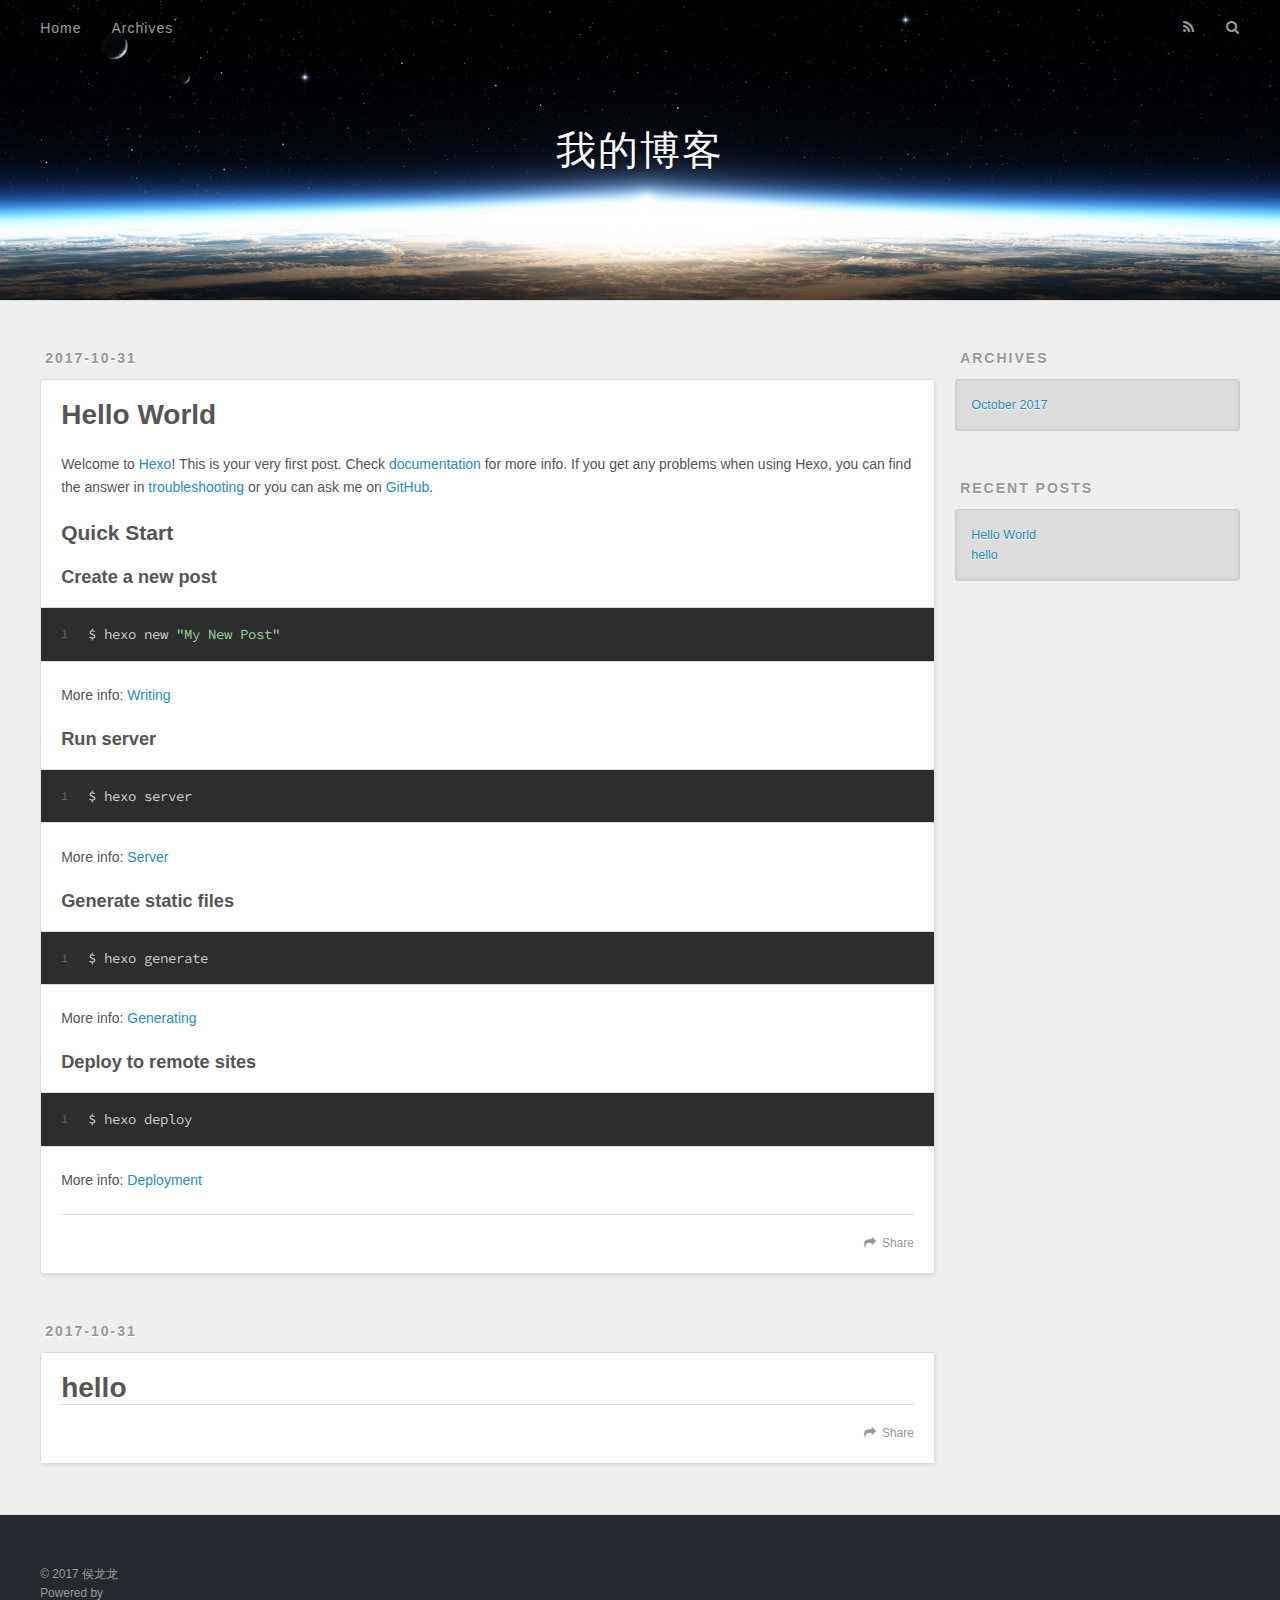
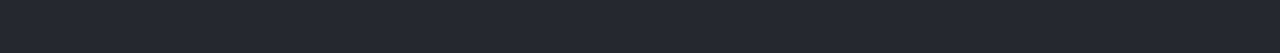
==== index.html @ 5cdbd45d "Site updated: 2017-10-31 17:06:00" ====
<!DOCTYPE html>
<html>

<head>
  <meta charset="utf-8">

  <title>我的博客</title>
  <meta name="viewport" content="width=device-width, initial-scale=1, maximum-scale=1">
  <meta property="og:type" content="website">
  <meta property="og:title" content="我的博客">
  <meta property="og:url" content="http://yoursite.com/index.html">
  <meta property="og:site_name" content="我的博客">
  <meta name="twitter:card" content="summary">
  <meta name="twitter:title" content="我的博客">

  <link rel="alternate" href="/atom.xml" title="我的博客" type="application/atom+xml">


  <link rel="icon" href="/favicon.png">


  <link href="//fonts.googleapis.com/css?family=Source+Code+Pro" rel="stylesheet" type="text/css">

  <link rel="stylesheet" href="/css/style.css">


</head>

<body>
  <div id="container">
    <div id="wrap">
      <header id="header">
        <div id="banner"></div>
        <div id="header-outer" class="outer">
          <div id="header-title" class="inner">
            <h1 id="logo-wrap">
              <a href="/" id="logo">我的博客</a>
            </h1>

          </div>
          <div id="header-inner" class="inner">
            <nav id="main-nav">
              <a id="main-nav-toggle" class="nav-icon"></a>

              <a class="main-nav-link" href="/">Home</a>

              <a class="main-nav-link" href="/archives">Archives</a>

            </nav>
            <nav id="sub-nav">

              <a id="nav-rss-link" class="nav-icon" href="/atom.xml" title="RSS Feed"></a>

              <a id="nav-search-btn" class="nav-icon" title="Search"></a>
            </nav>
            <div id="search-form-wrap">
              <form action="//google.com/search" method="get" accept-charset="UTF-8" class="search-form">
                <input type="search" name="q" class="search-form-input" placeholder="Search">
                <button type="submit" class="search-form-submit">&#xF002;</button>
                <input type="hidden" name="sitesearch" value="http://yoursite.com">
              </form>
            </div>
          </div>
        </div>
      </header>
      <div class="outer">
        <section id="main">

          <article id="post-hello-world" class="article article-type-post" itemscope itemprop="blogPost">
            <div class="article-meta">
              <a href="/2017/10/31/hello-world/" class="article-date">
                <time datetime="2017-10-31T08:42:13.000Z" itemprop="datePublished">2017-10-31</time>
              </a>

            </div>
            <div class="article-inner">


              <header class="article-header">


                <h1 itemprop="name">
                  <a class="article-title" href="/2017/10/31/hello-world/">Hello World</a>
                </h1>


              </header>

              <div class="article-entry" itemprop="articleBody">

                <p>Welcome to
                  <a href="https://hexo.io/" target="_blank" rel="external">Hexo</a>! This is your very first post. Check
                  <a href="https://hexo.io/docs/" target="_blank" rel="external">documentation</a> for more info. If you get any problems when using Hexo, you can find the answer in
                  <a
                    href="https://hexo.io/docs/troubleshooting.html" target="_blank" rel="external">troubleshooting</a> or you can ask me on
                    <a href="https://github.com/hexojs/hexo/issues" target="_blank"
                      rel="external">GitHub</a>.</p>
                <h2 id="Quick-Start">
                  <a href="#Quick-Start" class="headerlink" title="Quick Start"></a>Quick Start</h2>
                <h3 id="Create-a-new-post">
                  <a href="#Create-a-new-post" class="headerlink" title="Create a new post"></a>Create a new post</h3>
                <figure class="highlight bash">
                  <table>
                    <tr>
                      <td class="gutter">
                        <pre><div class="line">1</div></pre>
                      </td>
                      <td class="code">
                        <pre><div class="line">$ hexo new <span class="string">"My New Post"</span></div></pre>
                      </td>
                    </tr>
                  </table>
                </figure>
                <p>More info:
                  <a href="https://hexo.io/docs/writing.html" target="_blank" rel="external">Writing</a>
                </p>
                <h3 id="Run-server">
                  <a href="#Run-server" class="headerlink" title="Run server"></a>Run server</h3>
                <figure class="highlight bash">
                  <table>
                    <tr>
                      <td class="gutter">
                        <pre><div class="line">1</div></pre>
                      </td>
                      <td class="code">
                        <pre><div class="line">$ hexo server</div></pre>
                      </td>
                    </tr>
                  </table>
                </figure>
                <p>More info:
                  <a href="https://hexo.io/docs/server.html" target="_blank" rel="external">Server</a>
                </p>
                <h3 id="Generate-static-files">
                  <a href="#Generate-static-files" class="headerlink" title="Generate static files"></a>Generate static files</h3>
                <figure class="highlight bash">
                  <table>
                    <tr>
                      <td class="gutter">
                        <pre><div class="line">1</div></pre>
                      </td>
                      <td class="code">
                        <pre><div class="line">$ hexo generate</div></pre>
                      </td>
                    </tr>
                  </table>
                </figure>
                <p>More info:
                  <a href="https://hexo.io/docs/generating.html" target="_blank" rel="external">Generating</a>
                </p>
                <h3 id="Deploy-to-remote-sites">
                  <a href="#Deploy-to-remote-sites" class="headerlink" title="Deploy to remote sites"></a>Deploy to remote sites</h3>
                <figure class="highlight bash">
                  <table>
                    <tr>
                      <td class="gutter">
                        <pre><div class="line">1</div></pre>
                      </td>
                      <td class="code">
                        <pre><div class="line">$ hexo deploy</div></pre>
                      </td>
                    </tr>
                  </table>
                </figure>
                <p>More info:
                  <a href="https://hexo.io/docs/deployment.html" target="_blank" rel="external">Deployment</a>
                </p>


              </div>
              <footer class="article-footer">
                <a data-url="http://yoursite.com/2017/10/31/hello-world/" data-id="cj9fdllv200009yoeztu61ebm" class="article-share-link">Share</a>


              </footer>
            </div>

          </article>



          <article id="post-hello" class="article article-type-post" itemscope itemprop="blogPost">
            <div class="article-meta">
              <a href="/2017/10/31/hello/" class="article-date">
                <time datetime="2017-10-31T08:30:29.000Z" itemprop="datePublished">2017-10-31</time>
              </a>

            </div>
            <div class="article-inner">


              <header class="article-header">


                <h1 itemprop="name">
                  <a class="article-title" href="/2017/10/31/hello/">hello</a>
                </h1>


              </header>

              <div class="article-entry" itemprop="articleBody">



              </div>
              <footer class="article-footer">
                <a data-url="http://yoursite.com/2017/10/31/hello/" data-id="cj9fdllva00019yoe8bmvddi0" class="article-share-link">Share</a>


              </footer>
            </div>

          </article>




        </section>

        <aside id="sidebar">










          <div class="widget-wrap">
            <h3 class="widget-title">Archives</h3>
            <div class="widget">
              <ul class="archive-list">
                <li class="archive-list-item">
                  <a class="archive-list-link" href="/archives/2017/10/">October 2017</a>
                </li>
              </ul>
            </div>
          </div>




          <div class="widget-wrap">
            <h3 class="widget-title">Recent Posts</h3>
            <div class="widget">
              <ul>

                <li>
                  <a href="/2017/10/31/hello-world/">Hello World</a>
                </li>

                <li>
                  <a href="/2017/10/31/hello/">hello</a>
                </li>

              </ul>
            </div>
          </div>


        </aside>

      </div>
      <footer id="footer">

        <div class="outer">
          <div id="footer-info" class="inner">
            &copy; 2017 侯龙龙
            <br> Powered by
            <a href="http://hexo.io/" target="_blank"></a>
          </div>
        </div>
      </footer>
    </div>
    <nav id="mobile-nav">

      <a href="/" class="mobile-nav-link">Home</a>

      <a href="/archives" class="mobile-nav-link">Archives</a>

    </nav>


    <script src="//ajax.googleapis.com/ajax/libs/jquery/2.0.3/jquery.min.js"></script>


    <link rel="stylesheet" href="/fancybox/jquery.fancybox.css">
    <script src="/fancybox/jquery.fancybox.pack.js"></script>


    <script src="/js/script.js"></script>

  </div>
</body>

</html>
---- css/style.css ----
body {
  width: 100%;
}
body:before,
body:after {
  content: "";
  display: table;
}
body:after {
  clear: both;
}
html,
body,
div,
span,
applet,
object,
iframe,
h1,
h2,
h3,
h4,
h5,
h6,
p,
blockquote,
pre,
a,
abbr,
acronym,
address,
big,
cite,
code,
del,
dfn,
em,
img,
ins,
kbd,
q,
s,
samp,
small,
strike,
strong,
sub,
sup,
tt,
var,
dl,
dt,
dd,
ol,
ul,
li,
fieldset,
form,
label,
legend,
table,
caption,
tbody,
tfoot,
thead,
tr,
th,
td {
  margin: 0;
  padding: 0;
  border: 0;
  outline: 0;
  font-weight: inherit;
  font-style: inherit;
  font-family: inherit;
  font-size: 100%;
  vertical-align: baseline;
}
body {
  line-height: 1;
  color: #000;
  background: #fff;
}
ol,
ul {
  list-style: none;
}
table {
  border-collapse: separate;
  border-spacing: 0;
  vertical-align: middle;
}
caption,
th,
td {
  text-align: left;
  font-weight: normal;
  vertical-align: middle;
}
a img {
  border: none;
}
input,
button {
  margin: 0;
  padding: 0;
}
input::-moz-focus-inner,
button::-moz-focus-inner {
  border: 0;
  padding: 0;
}
@font-face {
  font-family: FontAwesome;
  font-style: normal;
  font-weight: normal;
  src: url("fonts/fontawesome-webfont.eot?v=#4.0.3");
  src: url("fonts/fontawesome-webfont.eot?#iefix&v=#4.0.3") format("embedded-opentype"), url("fonts/fontawesome-webfont.woff?v=#4.0.3") format("woff"), url("fonts/fontawesome-webfont.ttf?v=#4.0.3") format("truetype"), url("fonts/fontawesome-webfont.svg#fontawesomeregular?v=#4.0.3") format("svg");
}
html,
body,
#container {
  height: 100%;
}
body {
  background: #eee;
  font: 14px "Helvetica Neue", Helvetica, Arial, sans-serif;
  -webkit-text-size-adjust: 100%;
}
.outer {
  max-width: 1220px;
  margin: 0 auto;
  padding: 0 20px;
}
.outer:before,
.outer:after {
  content: "";
  display: table;
}
.outer:after {
  clear: both;
}
.inner {
  display: inline;
  float: left;
  width: 98.33333333333333%;
  margin: 0 0.833333333333333%;
}
.left,
.alignleft {
  float: left;
}
.right,
.alignright {
  float: right;
}
.clear {
  clear: both;
}
#container {
  position: relative;
}
.mobile-nav-on {
  overflow: hidden;
}
#wrap {
  height: 100%;
  width: 100%;
  position: absolute;
  top: 0;
  left: 0;
  -webkit-transition: 0.2s ease-out;
  -moz-transition: 0.2s ease-out;
  -ms-transition: 0.2s ease-out;
  transition: 0.2s ease-out;
  z-index: 1;
  background: #eee;
}
.mobile-nav-on #wrap {
  left: 280px;
}
@media screen and (min-width: 768px) {
  #main {
    display: inline;
    float: left;
    width: 73.33333333333333%;
    margin: 0 0.833333333333333%;
  }
}
.article-date,
.article-category-link,
.archive-year,
.widget-title {
  text-decoration: none;
  text-transform: uppercase;
  letter-spacing: 2px;
  color: #999;
  margin-bottom: 1em;
  margin-left: 5px;
  line-height: 1em;
  text-shadow: 0 1px #fff;
  font-weight: bold;
}
.article-inner,
.archive-article-inner {
  background: #fff;
  -webkit-box-shadow: 1px 2px 3px #ddd;
  box-shadow: 1px 2px 3px #ddd;
  border: 1px solid #ddd;
  border-radius: 3px;
}
.article-entry h1,
.widget h1 {
  font-size: 2em;
}
.article-entry h2,
.widget h2 {
  font-size: 1.5em;
}
.article-entry h3,
.widget h3 {
  font-size: 1.3em;
}
.article-entry h4,
.widget h4 {
  font-size: 1.2em;
}
.article-entry h5,
.widget h5 {
  font-size: 1em;
}
.article-entry h6,
.widget h6 {
  font-size: 1em;
  color: #999;
}
.article-entry hr,
.widget hr {
  border: 1px dashed #ddd;
}
.article-entry strong,
.widget strong {
  font-weight: bold;
}
.article-entry em,
.widget em,
.article-entry cite,
.widget cite {
  font-style: italic;
}
.article-entry sup,
.widget sup,
.article-entry sub,
.widget sub {
  font-size: 0.75em;
  line-height: 0;
  position: relative;
  vertical-align: baseline;
}
.article-entry sup,
.widget sup {
  top: -0.5em;
}
.article-entry sub,
.widget sub {
  bottom: -0.2em;
}
.article-entry small,
.widget small {
  font-size: 0.85em;
}
.article-entry acronym,
.widget acronym,
.article-entry abbr,
.widget abbr {
  border-bottom: 1px dotted;
}
.article-entry ul,
.widget ul,
.article-entry ol,
.widget ol,
.article-entry dl,
.widget dl {
  margin: 0 20px;
  line-height: 1.6em;
}
.article-entry ul ul,
.widget ul ul,
.article-entry ol ul,
.widget ol ul,
.article-entry ul ol,
.widget ul ol,
.article-entry ol ol,
.widget ol ol {
  margin-top: 0;
  margin-bottom: 0;
}
.article-entry ul,
.widget ul {
  list-style: disc;
}
.article-entry ol,
.widget ol {
  list-style: decimal;
}
.article-entry dt,
.widget dt {
  font-weight: bold;
}
#header {
  height: 300px;
  position: relative;
  border-bottom: 1px solid #ddd;
}
#header:before,
#header:after {
  content: "";
  position: absolute;
  left: 0;
  right: 0;
  height: 40px;
}
#header:before {
  top: 0;
  background: -webkit-linear-gradient(rgba(0,0,0,0.2), transparent);
  background: -moz-linear-gradient(rgba(0,0,0,0.2), transparent);
  background: -ms-linear-gradient(rgba(0,0,0,0.2), transparent);
  background: linear-gradient(rgba(0,0,0,0.2), transparent);
}
#header:after {
  bottom: 0;
  background: -webkit-linear-gradient(transparent, rgba(0,0,0,0.2));
  background: -moz-linear-gradient(transparent, rgba(0,0,0,0.2));
  background: -ms-linear-gradient(transparent, rgba(0,0,0,0.2));
  background: linear-gradient(transparent, rgba(0,0,0,0.2));
}
#header-outer {
  height: 100%;
  position: relative;
}
#header-inner {
  position: relative;
  overflow: hidden;
}
#banner {
  position: absolute;
  top: 0;
  left: 0;
  width: 100%;
  height: 100%;
  background: url("images/banner.jpg") center #000;
  -webkit-background-size: cover;
  -moz-background-size: cover;
  background-size: cover;
  z-index: -1;
}
#header-title {
  text-align: center;
  height: 40px;
  position: absolute;
  top: 50%;
  left: 0;
  margin-top: -20px;
}
#logo,
#subtitle {
  text-decoration: none;
  color: #fff;
  font-weight: 300;
  text-shadow: 0 1px 4px rgba(0,0,0,0.3);
}
#logo {
  font-size: 40px;
  line-height: 40px;
  letter-spacing: 2px;
}
#subtitle {
  font-size: 16px;
  line-height: 16px;
  letter-spacing: 1px;
}
#subtitle-wrap {
  margin-top: 16px;
}
#main-nav {
  float: left;
  margin-left: -15px;
}
.nav-icon,
.main-nav-link {
  float: left;
  color: #fff;
  opacity: 0.6;
  text-decoration: none;
  text-shadow: 0 1px rgba(0,0,0,0.2);
  -webkit-transition: opacity 0.2s;
  -moz-transition: opacity 0.2s;
  -ms-transition: opacity 0.2s;
  transition: opacity 0.2s;
  display: block;
  padding: 20px 15px;
}
.nav-icon:hover,
.main-nav-link:hover {
  opacity: 1;
}
.nav-icon {
  font-family: FontAwesome;
  text-align: center;
  font-size: 14px;
  width: 14px;
  height: 14px;
  padding: 20px 15px;
  position: relative;
  cursor: pointer;
}
.main-nav-link {
  font-weight: 300;
  letter-spacing: 1px;
}
@media screen and (max-width: 479px) {
  .main-nav-link {
    display: none;
  }
}
#main-nav-toggle {
  display: none;
}
#main-nav-toggle:before {
  content: "\f0c9";
}
@media screen and (max-width: 479px) {
  #main-nav-toggle {
    display: block;
  }
}
#sub-nav {
  float: right;
  margin-right: -15px;
}
#nav-rss-link:before {
  content: "\f09e";
}
#nav-search-btn:before {
  content: "\f002";
}
#search-form-wrap {
  position: absolute;
  top: 15px;
  width: 150px;
  height: 30px;
  right: -150px;
  opacity: 0;
  -webkit-transition: 0.2s ease-out;
  -moz-transition: 0.2s ease-out;
  -ms-transition: 0.2s ease-out;
  transition: 0.2s ease-out;
}
#search-form-wrap.on {
  opacity: 1;
  right: 0;
}
@media screen and (max-width: 479px) {
  #search-form-wrap {
    width: 100%;
    right: -100%;
  }
}
.search-form {
  position: absolute;
  top: 0;
  left: 0;
  right: 0;
  background: #fff;
  padding: 5px 15px;
  border-radius: 15px;
  -webkit-box-shadow: 0 0 10px rgba(0,0,0,0.3);
  box-shadow: 0 0 10px rgba(0,0,0,0.3);
}
.search-form-input {
  border: none;
  background: none;
  color: #555;
  width: 100%;
  font: 13px "Helvetica Neue", Helvetica, Arial, sans-serif;
  outline: none;
}
.search-form-input::-webkit-search-results-decoration,
.search-form-input::-webkit-search-cancel-button {
  -webkit-appearance: none;
}
.search-form-submit {
  position: absolute;
  top: 50%;
  right: 10px;
  margin-top: -7px;
  font: 13px FontAwesome;
  border: none;
  background: none;
  color: #bbb;
  cursor: pointer;
}
.search-form-submit:hover,
.search-form-submit:focus {
  color: #777;
}
.article {
  margin: 50px 0;
}
.article-inner {
  overflow: hidden;
}
.article-meta:before,
.article-meta:after {
  content: "";
  display: table;
}
.article-meta:after {
  clear: both;
}
.article-date {
  float: left;
}
.article-category {
  float: left;
  line-height: 1em;
  color: #ccc;
  text-shadow: 0 1px #fff;
  margin-left: 8px;
}
.article-category:before {
  content: "\2022";
}
.article-category-link {
  margin: 0 12px 1em;
}
.article-header {
  padding: 20px 20px 0;
}
.article-title {
  text-decoration: none;
  font-size: 2em;
  font-weight: bold;
  color: #555;
  line-height: 1.1em;
  -webkit-transition: color 0.2s;
  -moz-transition: color 0.2s;
  -ms-transition: color 0.2s;
  transition: color 0.2s;
}
a.article-title:hover {
  color: #258fb8;
}
.article-entry {
  color: #555;
  padding: 0 20px;
}
.article-entry:before,
.article-entry:after {
  content: "";
  display: table;
}
.article-entry:after {
  clear: both;
}
.article-entry p,
.article-entry table {
  line-height: 1.6em;
  margin: 1.6em 0;
}
.article-entry h1,
.article-entry h2,
.article-entry h3,
.article-entry h4,
.article-entry h5,
.article-entry h6 {
  font-weight: bold;
}
.article-entry h1,
.article-entry h2,
.article-entry h3,
.article-entry h4,
.article-entry h5,
.article-entry h6 {
  line-height: 1.1em;
  margin: 1.1em 0;
}
.article-entry a {
  color: #258fb8;
  text-decoration: none;
}
.article-entry a:hover {
  text-decoration: underline;
}
.article-entry ul,
.article-entry ol,
.article-entry dl {
  margin-top: 1.6em;
  margin-bottom: 1.6em;
}
.article-entry img,
.article-entry video {
  max-width: 100%;
  height: auto;
  display: block;
  margin: auto;
}
.article-entry iframe {
  border: none;
}
.article-entry table {
  width: 100%;
  border-collapse: collapse;
  border-spacing: 0;
}
.article-entry th {
  font-weight: bold;
  border-bottom: 3px solid #ddd;
  padding-bottom: 0.5em;
}
.article-entry td {
  border-bottom: 1px solid #ddd;
  padding: 10px 0;
}
.article-entry blockquote {
  font-family: Georgia, "Times New Roman", serif;
  font-size: 1.4em;
  margin: 1.6em 20px;
  text-align: center;
}
.article-entry blockquote footer {
  font-size: 14px;
  margin: 1.6em 0;
  font-family: "Helvetica Neue", Helvetica, Arial, sans-serif;
}
.article-entry blockquote footer cite:before {
  content: "—";
  padding: 0 0.5em;
}
.article-entry .pullquote {
  text-align: left;
  width: 45%;
  margin: 0;
}
.article-entry .pullquote.left {
  margin-left: 0.5em;
  margin-right: 1em;
}
.article-entry .pullquote.right {
  margin-right: 0.5em;
  margin-left: 1em;
}
.article-entry .caption {
  color: #999;
  display: block;
  font-size: 0.9em;
  margin-top: 0.5em;
  position: relative;
  text-align: center;
}
.article-entry .video-container {
  position: relative;
  padding-top: 56.25%;
  height: 0;
  overflow: hidden;
}
.article-entry .video-container iframe,
.article-entry .video-container object,
.article-entry .video-container embed {
  position: absolute;
  top: 0;
  left: 0;
  width: 100%;
  height: 100%;
  margin-top: 0;
}
.article-more-link a {
  display: inline-block;
  line-height: 1em;
  padding: 6px 15px;
  border-radius: 15px;
  background: #eee;
  color: #999;
  text-shadow: 0 1px #fff;
  text-decoration: none;
}
.article-more-link a:hover {
  background: #258fb8;
  color: #fff;
  text-decoration: none;
  text-shadow: 0 1px #1e7293;
}
.article-footer {
  font-size: 0.85em;
  line-height: 1.6em;
  border-top: 1px solid #ddd;
  padding-top: 1.6em;
  margin: 0 20px 20px;
}
.article-footer:before,
.article-footer:after {
  content: "";
  display: table;
}
.article-footer:after {
  clear: both;
}
.article-footer a {
  color: #999;
  text-decoration: none;
}
.article-footer a:hover {
  color: #555;
}
.article-tag-list-item {
  float: left;
  margin-right: 10px;
}
.article-tag-list-link:before {
  content: "#";
}
.article-comment-link {
  float: right;
}
.article-comment-link:before {
  content: "\f075";
  font-family: FontAwesome;
  padding-right: 8px;
}
.article-share-link {
  cursor: pointer;
  float: right;
  margin-left: 20px;
}
.article-share-link:before {
  content: "\f064";
  font-family: FontAwesome;
  padding-right: 6px;
}
#article-nav {
  position: relative;
}
#article-nav:before,
#article-nav:after {
  content: "";
  display: table;
}
#article-nav:after {
  clear: both;
}
@media screen and (min-width: 768px) {
  #article-nav {
    margin: 50px 0;
  }
  #article-nav:before {
    width: 8px;
    height: 8px;
    position: absolute;
    top: 50%;
    left: 50%;
    margin-top: -4px;
    margin-left: -4px;
    content: "";
    border-radius: 50%;
    background: #ddd;
    -webkit-box-shadow: 0 1px 2px #fff;
    box-shadow: 0 1px 2px #fff;
  }
}
.article-nav-link-wrap {
  text-decoration: none;
  text-shadow: 0 1px #fff;
  color: #999;
  -webkit-box-sizing: border-box;
  -moz-box-sizing: border-box;
  box-sizing: border-box;
  margin-top: 50px;
  text-align: center;
  display: block;
}
.article-nav-link-wrap:hover {
  color: #555;
}
@media screen and (min-width: 768px) {
  .article-nav-link-wrap {
    width: 50%;
    margin-top: 0;
  }
}
@media screen and (min-width: 768px) {
  #article-nav-newer {
    float: left;
    text-align: right;
    padding-right: 20px;
  }
}
@media screen and (min-width: 768px) {
  #article-nav-older {
    float: right;
    text-align: left;
    padding-left: 20px;
  }
}
.article-nav-caption {
  text-transform: uppercase;
  letter-spacing: 2px;
  color: #ddd;
  line-height: 1em;
  font-weight: bold;
}
#article-nav-newer .article-nav-caption {
  margin-right: -2px;
}
.article-nav-title {
  font-size: 0.85em;
  line-height: 1.6em;
  margin-top: 0.5em;
}
.article-share-box {
  position: absolute;
  display: none;
  background: #fff;
  -webkit-box-shadow: 1px 2px 10px rgba(0,0,0,0.2);
  box-shadow: 1px 2px 10px rgba(0,0,0,0.2);
  border-radius: 3px;
  margin-left: -145px;
  overflow: hidden;
  z-index: 1;
}
.article-share-box.on {
  display: block;
}
.article-share-input {
  width: 100%;
  background: none;
  -webkit-box-sizing: border-box;
  -moz-box-sizing: border-box;
  box-sizing: border-box;
  font: 14px "Helvetica Neue", Helvetica, Arial, sans-serif;
  padding: 0 15px;
  color: #555;
  outline: none;
  border: 1px solid #ddd;
  border-radius: 3px 3px 0 0;
  height: 36px;
  line-height: 36px;
}
.article-share-links {
  background: #eee;
}
.article-share-links:before,
.article-share-links:after {
  content: "";
  display: table;
}
.article-share-links:after {
  clear: both;
}
.article-share-twitter,
.article-share-facebook,
.article-share-pinterest,
.article-share-google {
  width: 50px;
  height: 36px;
  display: block;
  float: left;
  position: relative;
  color: #999;
  text-shadow: 0 1px #fff;
}
.article-share-twitter:before,
.article-share-facebook:before,
.article-share-pinterest:before,
.article-share-google:before {
  font-size: 20px;
  font-family: FontAwesome;
  width: 20px;
  height: 20px;
  position: absolute;
  top: 50%;
  left: 50%;
  margin-top: -10px;
  margin-left: -10px;
  text-align: center;
}
.article-share-twitter:hover,
.article-share-facebook:hover,
.article-share-pinterest:hover,
.article-share-google:hover {
  color: #fff;
}
.article-share-twitter:before {
  content: "\f099";
}
.article-share-twitter:hover {
  background: #00aced;
  text-shadow: 0 1px #008abe;
}
.article-share-facebook:before {
  content: "\f09a";
}
.article-share-facebook:hover {
  background: #3b5998;
  text-shadow: 0 1px #2f477a;
}
.article-share-pinterest:before {
  content: "\f0d2";
}
.article-share-pinterest:hover {
  background: #cb2027;
  text-shadow: 0 1px #a21a1f;
}
.article-share-google:before {
  content: "\f0d5";
}
.article-share-google:hover {
  background: #dd4b39;
  text-shadow: 0 1px #be3221;
}
.article-gallery {
  background: #000;
  position: relative;
}
.article-gallery-photos {
  position: relative;
  overflow: hidden;
}
.article-gallery-img {
  display: none;
  max-width: 100%;
}
.article-gallery-img:first-child {
  display: block;
}
.article-gallery-img.loaded {
  position: absolute;
  display: block;
}
.article-gallery-img img {
  display: block;
  max-width: 100%;
  margin: 0 auto;
}
#comments {
  background: #fff;
  -webkit-box-shadow: 1px 2px 3px #ddd;
  box-shadow: 1px 2px 3px #ddd;
  padding: 20px;
  border: 1px solid #ddd;
  border-radius: 3px;
  margin: 50px 0;
}
#comments a {
  color: #258fb8;
}
.archives-wrap {
  margin: 50px 0;
}
.archives:before,
.archives:after {
  content: "";
  display: table;
}
.archives:after {
  clear: both;
}
.archive-year-wrap {
  margin-bottom: 1em;
}
.archives {
  -webkit-column-gap: 10px;
  -moz-column-gap: 10px;
  column-gap: 10px;
}
@media screen and (min-width: 480px) and (max-width: 767px) {
  .archives {
    -webkit-column-count: 2;
    -moz-column-count: 2;
    column-count: 2;
  }
}
@media screen and (min-width: 768px) {
  .archives {
    -webkit-column-count: 3;
    -moz-column-count: 3;
    column-count: 3;
  }
}
.archive-article {
  -webkit-column-break-inside: avoid;
  page-break-inside: avoid;
  overflow: hidden;
  break-inside: avoid-column;
}
.archive-article-inner {
  padding: 10px;
  margin-bottom: 15px;
}
.archive-article-title {
  text-decoration: none;
  font-weight: bold;
  color: #555;
  -webkit-transition: color 0.2s;
  -moz-transition: color 0.2s;
  -ms-transition: color 0.2s;
  transition: color 0.2s;
  line-height: 1.6em;
}
.archive-article-title:hover {
  color: #258fb8;
}
.archive-article-footer {
  margin-top: 1em;
}
.archive-article-date {
  color: #999;
  text-decoration: none;
  font-size: 0.85em;
  line-height: 1em;
  margin-bottom: 0.5em;
  display: block;
}
#page-nav {
  margin: 50px auto;
  background: #fff;
  -webkit-box-shadow: 1px 2px 3px #ddd;
  box-shadow: 1px 2px 3px #ddd;
  border: 1px solid #ddd;
  border-radius: 3px;
  text-align: center;
  color: #999;
  overflow: hidden;
}
#page-nav:before,
#page-nav:after {
  content: "";
  display: table;
}
#page-nav:after {
  clear: both;
}
#page-nav a,
#page-nav span {
  padding: 10px 20px;
  line-height: 1;
  height: 2ex;
}
#page-nav a {
  color: #999;
  text-decoration: none;
}
#page-nav a:hover {
  background: #999;
  color: #fff;
}
#page-nav .prev {
  float: left;
}
#page-nav .next {
  float: right;
}
#page-nav .page-number {
  display: inline-block;
}
@media screen and (max-width: 479px) {
  #page-nav .page-number {
    display: none;
  }
}
#page-nav .current {
  color: #555;
  font-weight: bold;
}
#page-nav .space {
  color: #ddd;
}
#footer {
  background: #262a30;
  padding: 50px 0;
  border-top: 1px solid #ddd;
  color: #999;
}
#footer a {
  color: #258fb8;
  text-decoration: none;
}
#footer a:hover {
  text-decoration: underline;
}
#footer-info {
  line-height: 1.6em;
  font-size: 0.85em;
}
.article-entry pre,
.article-entry .highlight {
  background: #2d2d2d;
  margin: 0 -20px;
  padding: 15px 20px;
  border-style: solid;
  border-color: #ddd;
  border-width: 1px 0;
  overflow: auto;
  color: #ccc;
  line-height: 22.400000000000002px;
}
.article-entry .highlight .gutter pre,
.article-entry .gist .gist-file .gist-data .line-numbers {
  color: #666;
  font-size: 0.85em;
}
.article-entry pre,
.article-entry code {
  font-family: "Source Code Pro", Consolas, Monaco, Menlo, Consolas, monospace;
}
.article-entry code {
  background: #eee;
  text-shadow: 0 1px #fff;
  padding: 0 0.3em;
}
.article-entry pre code {
  background: none;
  text-shadow: none;
  padding: 0;
}
.article-entry .highlight pre {
  border: none;
  margin: 0;
  padding: 0;
}
.article-entry .highlight table {
  margin: 0;
  width: auto;
}
.article-entry .highlight td {
  border: none;
  padding: 0;
}
.article-entry .highlight figcaption {
  font-size: 0.85em;
  color: #999;
  line-height: 1em;
  margin-bottom: 1em;
}
.article-entry .highlight figcaption:before,
.article-entry .highlight figcaption:after {
  content: "";
  display: table;
}
.article-entry .highlight figcaption:after {
  clear: both;
}
.article-entry .highlight figcaption a {
  float: right;
}
.article-entry .highlight .gutter pre {
  text-align: right;
  padding-right: 20px;
}
.article-entry .highlight .line {
  height: 22.400000000000002px;
}
.article-entry .highlight .line.marked {
  background: #515151;
}
.article-entry .gist {
  margin: 0 -20px;
  border-style: solid;
  border-color: #ddd;
  border-width: 1px 0;
  background: #2d2d2d;
  padding: 15px 20px 15px 0;
}
.article-entry .gist .gist-file {
  border: none;
  font-family: "Source Code Pro", Consolas, Monaco, Menlo, Consolas, monospace;
  margin: 0;
}
.article-entry .gist .gist-file .gist-data {
  background: none;
  border: none;
}
.article-entry .gist .gist-file .gist-data .line-numbers {
  background: none;
  border: none;
  padding: 0 20px 0 0;
}
.article-entry .gist .gist-file .gist-data .line-data {
  padding: 0 !important;
}
.article-entry .gist .gist-file .highlight {
  margin: 0;
  padding: 0;
  border: none;
}
.article-entry .gist .gist-file .gist-meta {
  background: #2d2d2d;
  color: #999;
  font: 0.85em "Helvetica Neue", Helvetica, Arial, sans-serif;
  text-shadow: 0 0;
  padding: 0;
  margin-top: 1em;
  margin-left: 20px;
}
.article-entry .gist .gist-file .gist-meta a {
  color: #258fb8;
  font-weight: normal;
}
.article-entry .gist .gist-file .gist-meta a:hover {
  text-decoration: underline;
}
pre .comment,
pre .title {
  color: #999;
}
pre .variable,
pre .attribute,
pre .tag,
pre .regexp,
pre .ruby .constant,
pre .xml .tag .title,
pre .xml .pi,
pre .xml .doctype,
pre .html .doctype,
pre .css .id,
pre .css .class,
pre .css .pseudo {
  color: #f2777a;
}
pre .number,
pre .preprocessor,
pre .built_in,
pre .literal,
pre .params,
pre .constant {
  color: #f99157;
}
pre .class,
pre .ruby .class .title,
pre .css .rules .attribute {
  color: #9c9;
}
pre .string,
pre .value,
pre .inheritance,
pre .header,
pre .ruby .symbol,
pre .xml .cdata {
  color: #9c9;
}
pre .css .hexcolor {
  color: #6cc;
}
pre .function,
pre .python .decorator,
pre .python .title,
pre .ruby .function .title,
pre .ruby .title .keyword,
pre .perl .sub,
pre .javascript .title,
pre .coffeescript .title {
  color: #69c;
}
pre .keyword,
pre .javascript .function {
  color: #c9c;
}
@media screen and (max-width: 479px) {
  #mobile-nav {
    position: absolute;
    top: 0;
    left: 0;
    width: 280px;
    height: 100%;
    background: #191919;
    border-right: 1px solid #fff;
  }
}
@media screen and (max-width: 479px) {
  .mobile-nav-link {
    display: block;
    color: #999;
    text-decoration: none;
    padding: 15px 20px;
    font-weight: bold;
  }
  .mobile-nav-link:hover {
    color: #fff;
  }
}
@media screen and (min-width: 768px) {
  #sidebar {
    display: inline;
    float: left;
    width: 23.333333333333332%;
    margin: 0 0.833333333333333%;
  }
}
.widget-wrap {
  margin: 50px 0;
}
.widget {
  color: #777;
  text-shadow: 0 1px #fff;
  background: #ddd;
  -webkit-box-shadow: 0 -1px 4px #ccc inset;
  box-shadow: 0 -1px 4px #ccc inset;
  border: 1px solid #ccc;
  padding: 15px;
  border-radius: 3px;
}
.widget a {
  color: #258fb8;
  text-decoration: none;
}
.widget a:hover {
  text-decoration: underline;
}
.widget ul ul,
.widget ol ul,
.widget dl ul,
.widget ul ol,
.widget ol ol,
.widget dl ol,
.widget ul dl,
.widget ol dl,
.widget dl dl {
  margin-left: 15px;
  list-style: disc;
}
.widget {
  line-height: 1.6em;
  word-wrap: break-word;
  font-size: 0.9em;
}
.widget ul,
.widget ol {
  list-style: none;
  margin: 0;
}
.widget ul ul,
.widget ol ul,
.widget ul ol,
.widget ol ol {
  margin: 0 20px;
}
.widget ul ul,
.widget ol ul {
  list-style: disc;
}
.widget ul ol,
.widget ol ol {
  list-style: decimal;
}
.category-list-count,
.tag-list-count,
.archive-list-count {
  padding-left: 5px;
  color: #999;
  font-size: 0.85em;
}
.category-list-count:before,
.tag-list-count:before,
.archive-list-count:before {
  content: "(";
}
.category-list-count:after,
.tag-list-count:after,
.archive-list-count:after {
  content: ")";
}
.tagcloud a {
  margin-right: 5px;
  display: inline-block;
}
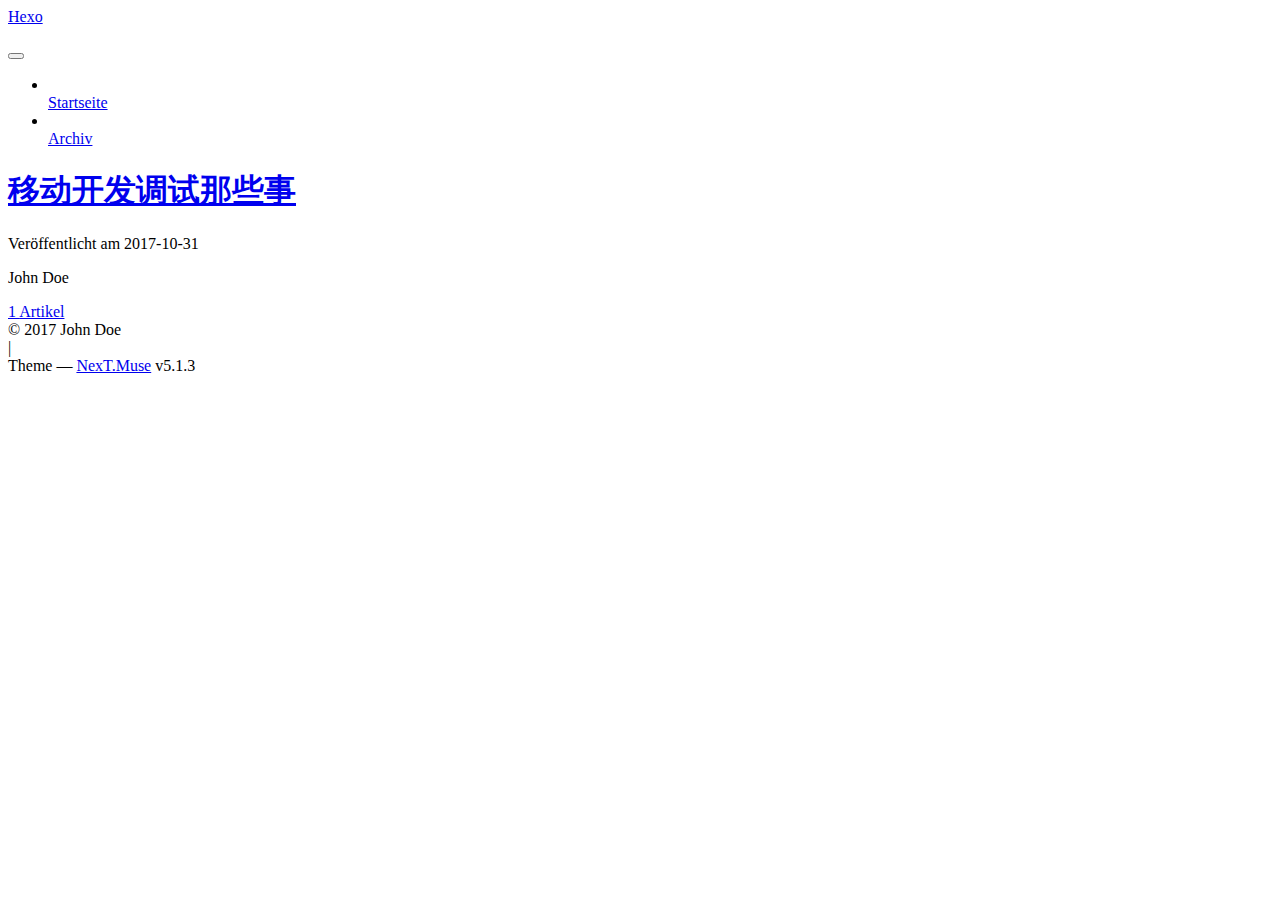
==== commit 51b0bea4: "Site updated: 2017-11-01 12:11:39" ====
--- a/index.html
+++ b/index.html
@@ -1,299 +1,595 @@
 <!DOCTYPE html>
-<html>
+
+
+
+
+
+
+<html class="theme-next muse use-motion" lang="">
 
 <head>
-  <meta charset="utf-8">
-
-  <title>我的博客</title>
-  <meta name="viewport" content="width=device-width, initial-scale=1, maximum-scale=1">
+  <meta charset="UTF-8" />
+  <meta http-equiv="X-UA-Compatible" content="IE=edge" />
+  <meta name="viewport" content="width=device-width, initial-scale=1, maximum-scale=1" />
+  <meta name="theme-color" content="#222">
+
+
+
+
+
+
+
+
+
+  <meta http-equiv="Cache-Control" content="no-transform" />
+  <meta http-equiv="Cache-Control" content="no-siteapp" />
+
+
+
+
+
+
+
+
+
+
+
+
+
+
+
+
+
+
+  <link href="/lib/fancybox/source/jquery.fancybox.css?v=2.1.5" rel="stylesheet" type="text/css" />
+
+
+
+
+
+
+
+  <link href="/lib/font-awesome/css/font-awesome.min.css?v=4.6.2" rel="stylesheet" type="text/css" />
+
+  <link href="/css/main.css?v=5.1.3" rel="stylesheet" type="text/css" />
+
+
+  <link rel="apple-touch-icon" sizes="180x180" href="/images/apple-touch-icon.png?v=5.1.3">
+
+
+  <link rel="icon" type="image/png" sizes="32x32" href="/images/favicon-32x32.png?v=5.1.3">
+
+
+  <link rel="icon" type="image/png" sizes="16x16" href="/images/favicon-16x16.png?v=5.1.3">
+
+
+  <link rel="mask-icon" href="/images/logo.svg?v=5.1.3" color="#222">
+
+
+
+
+
+  <meta name="keywords" content="Hexo, NexT" />
+
+
+
+
+
+
+
+
+
+
   <meta property="og:type" content="website">
-  <meta property="og:title" content="我的博客">
+  <meta property="og:title" content="Hexo">
   <meta property="og:url" content="http://yoursite.com/index.html">
-  <meta property="og:site_name" content="我的博客">
+  <meta property="og:site_name" content="Hexo">
   <meta name="twitter:card" content="summary">
-  <meta name="twitter:title" content="我的博客">
-
-  <link rel="alternate" href="/atom.xml" title="我的博客" type="application/atom+xml">
-
-
-  <link rel="icon" href="/favicon.png">
-
-
-  <link href="//fonts.googleapis.com/css?family=Source+Code+Pro" rel="stylesheet" type="text/css">
-
-  <link rel="stylesheet" href="/css/style.css">
+  <meta name="twitter:title" content="Hexo">
+
+
+
+  <script type="text/javascript" id="hexo.configurations">
+    var NexT = window.NexT || {};
+    var CONFIG = {
+      root: '/',
+      scheme: 'Muse',
+      version: '5.1.3',
+      sidebar: { "position": "left", "display": "post", "offset": 12, "b2t": false, "scrollpercent": false, "onmobile": false },
+      fancybox: true,
+      tabs: true,
+      motion: { "enable": true, "async": false, "transition": { "post_block": "fadeIn", "post_header": "slideDownIn", "post_body": "slideDownIn", "coll_header": "slideLeftIn", "sidebar": "slideUpIn" } },
+      duoshuo: {
+        userId: '0',
+        author: 'Author'
+      },
+      algolia: {
+        applicationID: '',
+        apiKey: '',
+        indexName: '',
+        hits: { "per_page": 10 },
+        labels: { "input_placeholder": "Search for Posts", "hits_empty": "We didn't find any results for the search: ${query}", "hits_stats": "${hits} results found in ${time} ms" }
+      }
+    };
+  </script>
+
+
+
+  <link rel="canonical" href="http://yoursite.com/" />
+
+
+
+
+
+  <title>Hexo</title>
+
+
+
+
+
+
+
 
 
 </head>
 
-<body>
-  <div id="container">
-    <div id="wrap">
-      <header id="header">
-        <div id="banner"></div>
-        <div id="header-outer" class="outer">
-          <div id="header-title" class="inner">
-            <h1 id="logo-wrap">
-              <a href="/" id="logo">我的博客</a>
-            </h1>
+<body itemscope itemtype="http://schema.org/WebPage" lang="">
+
+
+
+
+
+
+  <div class="container sidebar-position-left 
+  page-home">
+    <div class="headband"></div>
+
+    <header id="header" class="header" itemscope itemtype="http://schema.org/WPHeader">
+      <div class="header-inner">
+        <div class="site-brand-wrapper">
+          <div class="site-meta ">
+
+
+            <div class="custom-logo-site-title">
+              <a href="/" class="brand" rel="start">
+                <span class="logo-line-before">
+                  <i></i>
+                </span>
+                <span class="site-title">Hexo</span>
+                <span class="logo-line-after">
+                  <i></i>
+                </span>
+              </a>
+            </div>
+
+            <p class="site-subtitle"></p>
 
           </div>
-          <div id="header-inner" class="inner">
-            <nav id="main-nav">
-              <a id="main-nav-toggle" class="nav-icon"></a>
-
-              <a class="main-nav-link" href="/">Home</a>
-
-              <a class="main-nav-link" href="/archives">Archives</a>
-
-            </nav>
-            <nav id="sub-nav">
-
-              <a id="nav-rss-link" class="nav-icon" href="/atom.xml" title="RSS Feed"></a>
-
-              <a id="nav-search-btn" class="nav-icon" title="Search"></a>
-            </nav>
-            <div id="search-form-wrap">
-              <form action="//google.com/search" method="get" accept-charset="UTF-8" class="search-form">
-                <input type="search" name="q" class="search-form-input" placeholder="Search">
-                <button type="submit" class="search-form-submit">&#xF002;</button>
-                <input type="hidden" name="sitesearch" value="http://yoursite.com">
-              </form>
-            </div>
+
+          <div class="site-nav-toggle">
+            <button>
+              <span class="btn-bar"></span>
+              <span class="btn-bar"></span>
+              <span class="btn-bar"></span>
+            </button>
           </div>
         </div>
-      </header>
-      <div class="outer">
-        <section id="main">
-
-          <article id="post-hello-world" class="article article-type-post" itemscope itemprop="blogPost">
-            <div class="article-meta">
-              <a href="/2017/10/31/hello-world/" class="article-date">
-                <time datetime="2017-10-31T08:42:13.000Z" itemprop="datePublished">2017-10-31</time>
+
+        <nav class="site-nav">
+
+
+
+          <ul id="menu" class="menu">
+
+
+            <li class="menu-item menu-item-home">
+              <a href="/" rel="section">
+
+                <i class="menu-item-icon fa fa-fw fa-home"></i>
+                <br /> Startseite
               </a>
-
-            </div>
-            <div class="article-inner">
-
-
-              <header class="article-header">
-
-
-                <h1 itemprop="name">
-                  <a class="article-title" href="/2017/10/31/hello-world/">Hello World</a>
-                </h1>
-
-
-              </header>
-
-              <div class="article-entry" itemprop="articleBody">
-
-                <p>Welcome to
-                  <a href="https://hexo.io/" target="_blank" rel="external">Hexo</a>! This is your very first post. Check
-                  <a href="https://hexo.io/docs/" target="_blank" rel="external">documentation</a> for more info. If you get any problems when using Hexo, you can find the answer in
-                  <a
-                    href="https://hexo.io/docs/troubleshooting.html" target="_blank" rel="external">troubleshooting</a> or you can ask me on
-                    <a href="https://github.com/hexojs/hexo/issues" target="_blank"
-                      rel="external">GitHub</a>.</p>
-                <h2 id="Quick-Start">
-                  <a href="#Quick-Start" class="headerlink" title="Quick Start"></a>Quick Start</h2>
-                <h3 id="Create-a-new-post">
-                  <a href="#Create-a-new-post" class="headerlink" title="Create a new post"></a>Create a new post</h3>
-                <figure class="highlight bash">
-                  <table>
-                    <tr>
-                      <td class="gutter">
-                        <pre><div class="line">1</div></pre>
-                      </td>
-                      <td class="code">
-                        <pre><div class="line">$ hexo new <span class="string">"My New Post"</span></div></pre>
-                      </td>
-                    </tr>
-                  </table>
-                </figure>
-                <p>More info:
-                  <a href="https://hexo.io/docs/writing.html" target="_blank" rel="external">Writing</a>
-                </p>
-                <h3 id="Run-server">
-                  <a href="#Run-server" class="headerlink" title="Run server"></a>Run server</h3>
-                <figure class="highlight bash">
-                  <table>
-                    <tr>
-                      <td class="gutter">
-                        <pre><div class="line">1</div></pre>
-                      </td>
-                      <td class="code">
-                        <pre><div class="line">$ hexo server</div></pre>
-                      </td>
-                    </tr>
-                  </table>
-                </figure>
-                <p>More info:
-                  <a href="https://hexo.io/docs/server.html" target="_blank" rel="external">Server</a>
-                </p>
-                <h3 id="Generate-static-files">
-                  <a href="#Generate-static-files" class="headerlink" title="Generate static files"></a>Generate static files</h3>
-                <figure class="highlight bash">
-                  <table>
-                    <tr>
-                      <td class="gutter">
-                        <pre><div class="line">1</div></pre>
-                      </td>
-                      <td class="code">
-                        <pre><div class="line">$ hexo generate</div></pre>
-                      </td>
-                    </tr>
-                  </table>
-                </figure>
-                <p>More info:
-                  <a href="https://hexo.io/docs/generating.html" target="_blank" rel="external">Generating</a>
-                </p>
-                <h3 id="Deploy-to-remote-sites">
-                  <a href="#Deploy-to-remote-sites" class="headerlink" title="Deploy to remote sites"></a>Deploy to remote sites</h3>
-                <figure class="highlight bash">
-                  <table>
-                    <tr>
-                      <td class="gutter">
-                        <pre><div class="line">1</div></pre>
-                      </td>
-                      <td class="code">
-                        <pre><div class="line">$ hexo deploy</div></pre>
-                      </td>
-                    </tr>
-                  </table>
-                </figure>
-                <p>More info:
-                  <a href="https://hexo.io/docs/deployment.html" target="_blank" rel="external">Deployment</a>
-                </p>
-
-
-              </div>
-              <footer class="article-footer">
-                <a data-url="http://yoursite.com/2017/10/31/hello-world/" data-id="cj9fdllv200009yoeztu61ebm" class="article-share-link">Share</a>
-
-
-              </footer>
-            </div>
-
-          </article>
-
-
-
-          <article id="post-hello" class="article article-type-post" itemscope itemprop="blogPost">
-            <div class="article-meta">
-              <a href="/2017/10/31/hello/" class="article-date">
-                <time datetime="2017-10-31T08:30:29.000Z" itemprop="datePublished">2017-10-31</time>
+            </li>
+
+
+            <li class="menu-item menu-item-archives">
+              <a href="/archives/" rel="section">
+
+                <i class="menu-item-icon fa fa-fw fa-archive"></i>
+                <br /> Archiv
               </a>
-
-            </div>
-            <div class="article-inner">
-
-
-              <header class="article-header">
-
-
-                <h1 itemprop="name">
-                  <a class="article-title" href="/2017/10/31/hello/">hello</a>
-                </h1>
-
-
-              </header>
-
-              <div class="article-entry" itemprop="articleBody">
-
-
-
-              </div>
-              <footer class="article-footer">
-                <a data-url="http://yoursite.com/2017/10/31/hello/" data-id="cj9fdllva00019yoe8bmvddi0" class="article-share-link">Share</a>
-
-
-              </footer>
-            </div>
-
-          </article>
-
-
-
-
-        </section>
-
-        <aside id="sidebar">
-
-
-
-
-
-
-
-
-
-
-          <div class="widget-wrap">
-            <h3 class="widget-title">Archives</h3>
-            <div class="widget">
-              <ul class="archive-list">
-                <li class="archive-list-item">
-                  <a class="archive-list-link" href="/archives/2017/10/">October 2017</a>
-                </li>
-              </ul>
-            </div>
+            </li>
+
+
+
+          </ul>
+
+
+
+        </nav>
+
+
+
+      </div>
+    </header>
+
+    <main id="main" class="main">
+      <div class="main-inner">
+        <div class="content-wrap">
+          <div id="content" class="content">
+
+            <section id="posts" class="posts-expand">
+
+
+
+
+
+
+
+
+
+              <article class="post post-type-normal" itemscope itemtype="http://schema.org/Article">
+
+
+
+                <div class="post-block">
+                  <link itemprop="mainEntityOfPage" href="http://yoursite.com/2017/10/31/移动开发调试那些事/">
+
+                  <span hidden itemprop="author" itemscope itemtype="http://schema.org/Person">
+                    <meta itemprop="name" content="John Doe">
+                    <meta itemprop="description" content="">
+                    <meta itemprop="image" content="/images/avatar.gif">
+                  </span>
+
+                  <span hidden itemprop="publisher" itemscope itemtype="http://schema.org/Organization">
+                    <meta itemprop="name" content="Hexo">
+                  </span>
+
+
+                  <header class="post-header">
+
+
+
+                    <h1 class="post-title" itemprop="name headline">
+
+                      <a class="post-title-link" href="/2017/10/31/移动开发调试那些事/" itemprop="url">移动开发调试那些事</a>
+                    </h1>
+
+
+                    <div class="post-meta">
+                      <span class="post-time">
+
+                        <span class="post-meta-item-icon">
+                          <i class="fa fa-calendar-o"></i>
+                        </span>
+
+                        <span class="post-meta-item-text">Veröffentlicht am</span>
+
+                        <time title="Post created" itemprop="dateCreated datePublished" datetime="2017-10-31T17:34:33+08:00">
+                          2017-10-31
+                        </time>
+
+
+
+
+
+                      </span>
+
+
+
+
+
+
+
+
+
+
+
+
+
+
+
+
+                    </div>
+                  </header>
+
+
+
+
+
+                  <div class="post-body" itemprop="articleBody">
+
+
+
+
+
+
+
+
+
+
+
+                  </div>
+
+
+
+
+
+
+
+
+
+
+                  <footer class="post-footer">
+
+
+
+
+
+
+
+
+                    <div class="post-eof"></div>
+
+                  </footer>
+                </div>
+
+
+
+              </article>
+
+
+
+            </section>
+
+
+
+
           </div>
 
 
 
 
-          <div class="widget-wrap">
-            <h3 class="widget-title">Recent Posts</h3>
-            <div class="widget">
-              <ul>
-
-                <li>
-                  <a href="/2017/10/31/hello-world/">Hello World</a>
-                </li>
-
-                <li>
-                  <a href="/2017/10/31/hello/">hello</a>
-                </li>
-
-              </ul>
-            </div>
-          </div>
-
-
-        </aside>
-
-      </div>
-      <footer id="footer">
-
-        <div class="outer">
-          <div id="footer-info" class="inner">
-            &copy; 2017 侯龙龙
-            <br> Powered by
-            <a href="http://hexo.io/" target="_blank"></a>
+
+        </div>
+
+
+
+        <div class="sidebar-toggle">
+          <div class="sidebar-toggle-line-wrap">
+            <span class="sidebar-toggle-line sidebar-toggle-line-first"></span>
+            <span class="sidebar-toggle-line sidebar-toggle-line-middle"></span>
+            <span class="sidebar-toggle-line sidebar-toggle-line-last"></span>
           </div>
         </div>
-      </footer>
+
+        <aside id="sidebar" class="sidebar">
+
+          <div class="sidebar-inner">
+
+
+
+
+
+            <section class="site-overview-wrap sidebar-panel sidebar-panel-active">
+              <div class="site-overview">
+                <div class="site-author motion-element" itemprop="author" itemscope itemtype="http://schema.org/Person">
+
+                  <p class="site-author-name" itemprop="name">John Doe</p>
+                  <p class="site-description motion-element" itemprop="description"></p>
+                </div>
+
+                <nav class="site-state motion-element">
+
+
+                  <div class="site-state-item site-state-posts">
+
+                    <a href="/archives/">
+
+                      <span class="site-state-item-count">1</span>
+                      <span class="site-state-item-name">Artikel</span>
+                    </a>
+                  </div>
+
+
+
+
+
+
+                </nav>
+
+
+
+                <div class="links-of-author motion-element">
+
+                </div>
+
+
+
+
+
+
+
+
+
+              </div>
+            </section>
+
+
+
+
+
+          </div>
+        </aside>
+
+
+
+      </div>
+    </main>
+
+    <footer id="footer" class="footer">
+      <div class="footer-inner">
+        <div class="copyright">&copy;
+          <span itemprop="copyrightYear">2017</span>
+          <span class="with-love">
+            <i class="fa fa-user"></i>
+          </span>
+          <span class="author" itemprop="copyrightHolder">John Doe</span>
+
+
+        </div>
+
+
+        <!-- <div class="powered-by">Erstellt mit  <a class="theme-link" target="_blank" href="https://hexo.io">Hexo</a></div> -->
+
+
+
+        <span class="post-meta-divider">|</span>
+
+
+
+        <div class="theme-info">Theme &mdash;
+          <a class="theme-link" target="_blank" href="https://github.com/iissnan/hexo-theme-next">NexT.Muse</a> v5.1.3</div>
+
+
+
+
+
+
+
+
+
+
+
+
+
+      </div>
+    </footer>
+
+
+    <div class="back-to-top">
+      <i class="fa fa-arrow-up"></i>
+
     </div>
-    <nav id="mobile-nav">
-
-      <a href="/" class="mobile-nav-link">Home</a>
-
-      <a href="/archives" class="mobile-nav-link">Archives</a>
-
-    </nav>
-
-
-    <script src="//ajax.googleapis.com/ajax/libs/jquery/2.0.3/jquery.min.js"></script>
-
-
-    <link rel="stylesheet" href="/fancybox/jquery.fancybox.css">
-    <script src="/fancybox/jquery.fancybox.pack.js"></script>
-
-
-    <script src="/js/script.js"></script>
+
 
   </div>
+
+
+
+  <script type="text/javascript">
+    if (Object.prototype.toString.call(window.Promise) !== '[object Function]') {
+      window.Promise = null;
+    }
+  </script>
+
+
+
+
+
+
+
+
+
+
+
+
+
+
+
+
+
+
+
+
+
+
+
+  <script type="text/javascript" src="/lib/jquery/index.js?v=2.1.3"></script>
+
+
+  <script type="text/javascript" src="/lib/fastclick/lib/fastclick.min.js?v=1.0.6"></script>
+
+
+  <script type="text/javascript" src="/lib/jquery_lazyload/jquery.lazyload.js?v=1.9.7"></script>
+
+
+  <script type="text/javascript" src="/lib/velocity/velocity.min.js?v=1.2.1"></script>
+
+
+  <script type="text/javascript" src="/lib/velocity/velocity.ui.min.js?v=1.2.1"></script>
+
+
+  <script type="text/javascript" src="/lib/fancybox/source/jquery.fancybox.pack.js?v=2.1.5"></script>
+
+
+
+
+
+  <script type="text/javascript" src="/js/src/utils.js?v=5.1.3"></script>
+
+  <script type="text/javascript" src="/js/src/motion.js?v=5.1.3"></script>
+
+
+
+
+
+
+
+
+
+
+
+  <script type="text/javascript" src="/js/src/bootstrap.js?v=5.1.3"></script>
+
+
+
+
+
+
+
+
+
+
+
+
+
+
+
+
+
+
+
+
+
+
+
+
+
+
+
+
+
+
+
+
+
+
+
+
+
+
+
+
+
+
+
+
+
+
+
+
+
+
 </body>
 
 </html>